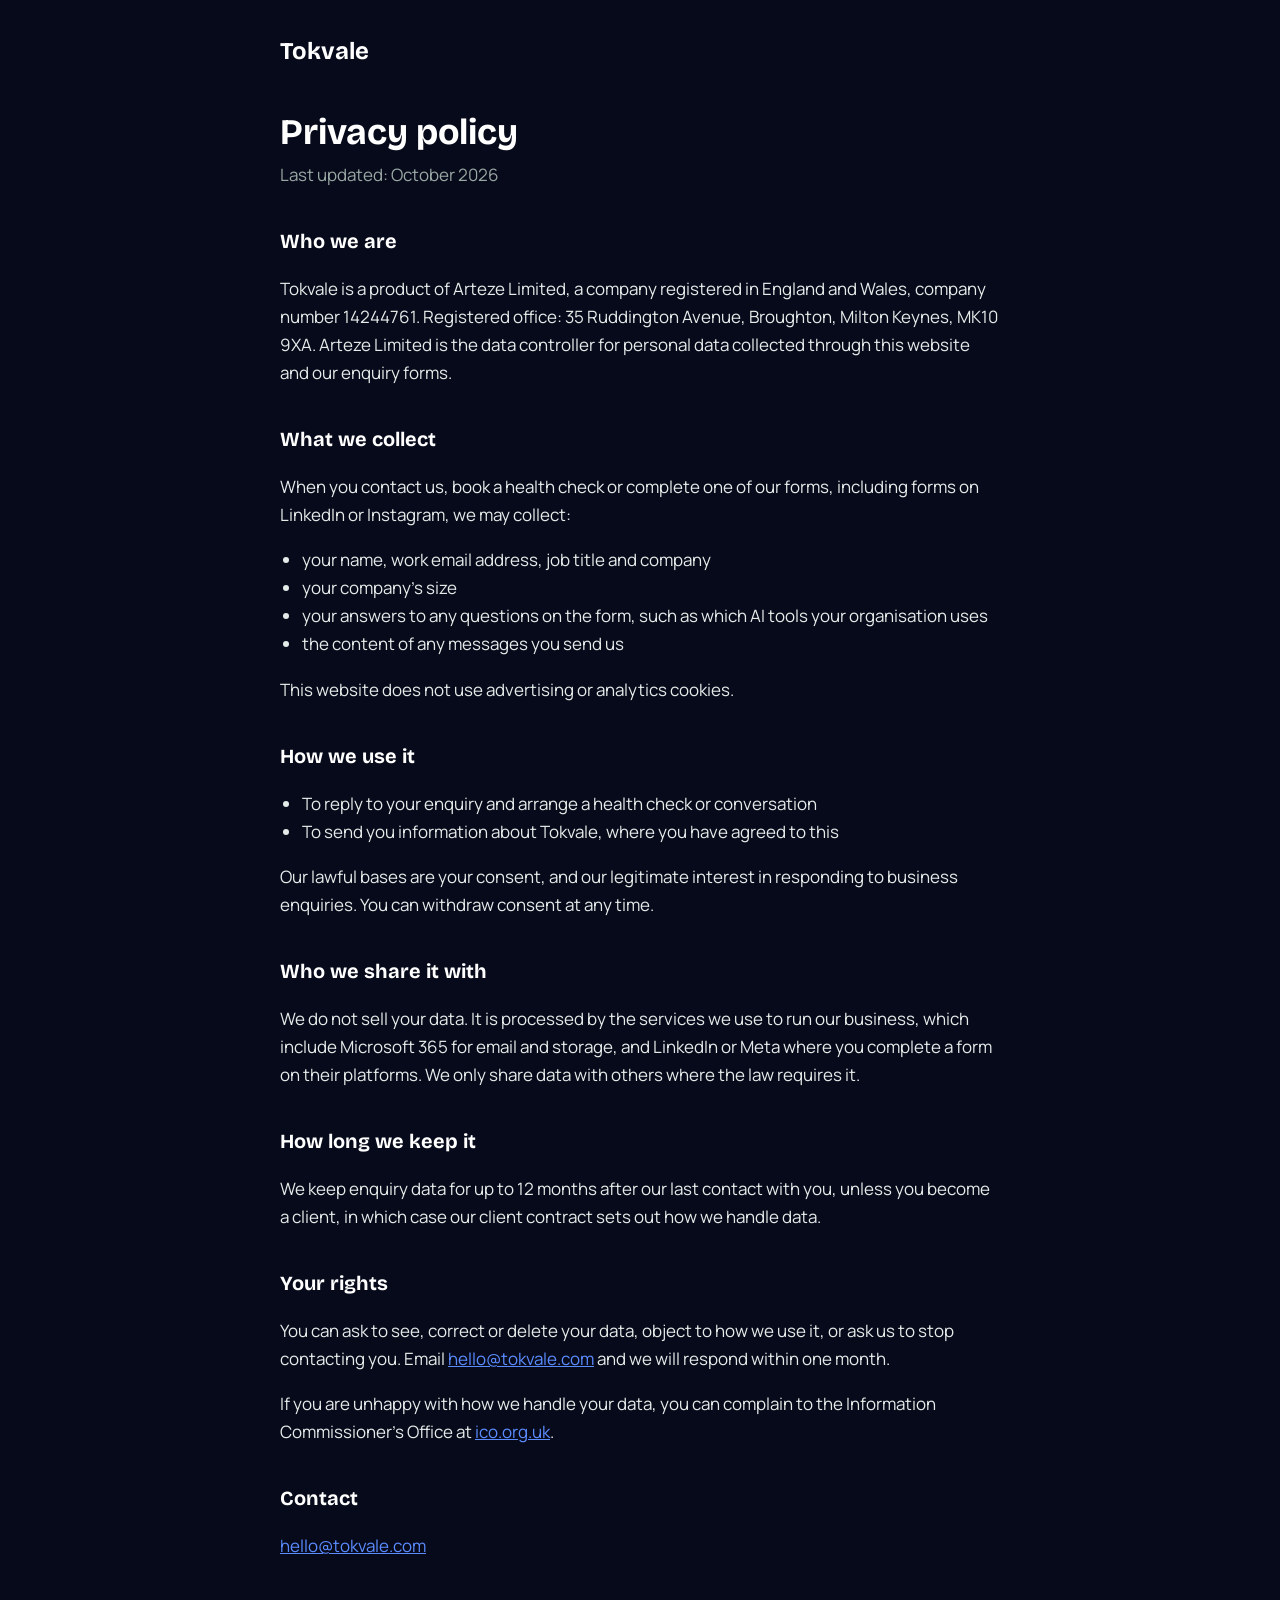
==== privacy.html @ e20de30e "Add files via upload" ====
<!DOCTYPE html>
<html lang="en-GB">
<head>
<link rel="icon" href="favicon.svg" type="image/svg+xml">
<meta charset="utf-8">
<meta name="viewport" content="width=device-width, initial-scale=1">
<title>Privacy policy — Tokvale</title>
<link rel="preconnect" href="https://fonts.googleapis.com">
<link rel="preconnect" href="https://fonts.gstatic.com" crossorigin>
<link href="https://fonts.googleapis.com/css2?family=Bricolage+Grotesque:opsz,wght@12..96,600;700&family=Manrope:wght@400;500;600&display=swap" rel="stylesheet">
<style>
  body { margin: 0; background: #070A1A; color: #E4ECEA; font-family: "Manrope", "Segoe UI", Arial, sans-serif; font-size: 17px; line-height: 1.65; }
  .wrap { max-width: 720px; margin: 0 auto; padding: 32px 24px 64px; }
  a { color: #5B8CFF; }
  a:focus-visible { outline: 3px solid #A8681C; outline-offset: 3px; }
  .brand { font-family: "Bricolage Grotesque", Arial, sans-serif; font-weight: 700; font-size: 24px; color: #FFFFFF; text-decoration: none; }
  h1 { font-family: "Bricolage Grotesque", Arial, sans-serif; color: #FFFFFF; font-size: 36px; line-height: 1.15; margin: 40px 0 8px; }
  h2 { font-family: "Bricolage Grotesque", Arial, sans-serif; color: #FFFFFF; font-size: 20px; margin: 36px 0 8px; }
  .updated { color: #9AA8A4; margin: 0 0 24px; }
  ul { padding-left: 22px; }
</style>
</head>
<body>
<div class="wrap">
  <a class="brand" href="/">Tokvale</a>

  <h1>Privacy policy</h1>
  <p class="updated">Last updated: October 2026</p>

  <h2>Who we are</h2>
  <p>Tokvale is a product of Arteze Limited, a company registered in England and Wales, company number 14244761. Registered office: 35 Ruddington Avenue, Broughton, Milton Keynes, MK10 9XA. Arteze Limited is the data controller for personal data collected through this website and our enquiry forms.</p>

  <h2>What we collect</h2>
  <p>When you contact us, book a health check or complete one of our forms, including forms on LinkedIn or Instagram, we may collect:</p>
  <ul>
    <li>your name, work email address, job title and company</li>
    <li>your company's size</li>
    <li>your answers to any questions on the form, such as which AI tools your organisation uses</li>
    <li>the content of any messages you send us</li>
  </ul>
  <p>This website does not use advertising or analytics cookies.</p>

  <h2>How we use it</h2>
  <ul>
    <li>To reply to your enquiry and arrange a health check or conversation</li>
    <li>To send you information about Tokvale, where you have agreed to this</li>
  </ul>
  <p>Our lawful bases are your consent, and our legitimate interest in responding to business enquiries. You can withdraw consent at any time.</p>

  <h2>Who we share it with</h2>
  <p>We do not sell your data. It is processed by the services we use to run our business, which include Microsoft 365 for email and storage, and LinkedIn or Meta where you complete a form on their platforms. We only share data with others where the law requires it.</p>

  <h2>How long we keep it</h2>
  <p>We keep enquiry data for up to 12 months after our last contact with you, unless you become a client, in which case our client contract sets out how we handle data.</p>

  <h2>Your rights</h2>
  <p>You can ask to see, correct or delete your data, object to how we use it, or ask us to stop contacting you. Email <a href="mailto:hello@tokvale.com">hello@tokvale.com</a> and we will respond within one month.</p>
  <p>If you are unhappy with how we handle your data, you can complain to the Information Commissioner's Office at <a href="https://ico.org.uk">ico.org.uk</a>.</p>

  <h2>Contact</h2>
  <p><a href="mailto:hello@tokvale.com">hello@tokvale.com</a></p>
</div>
</body>
</html>
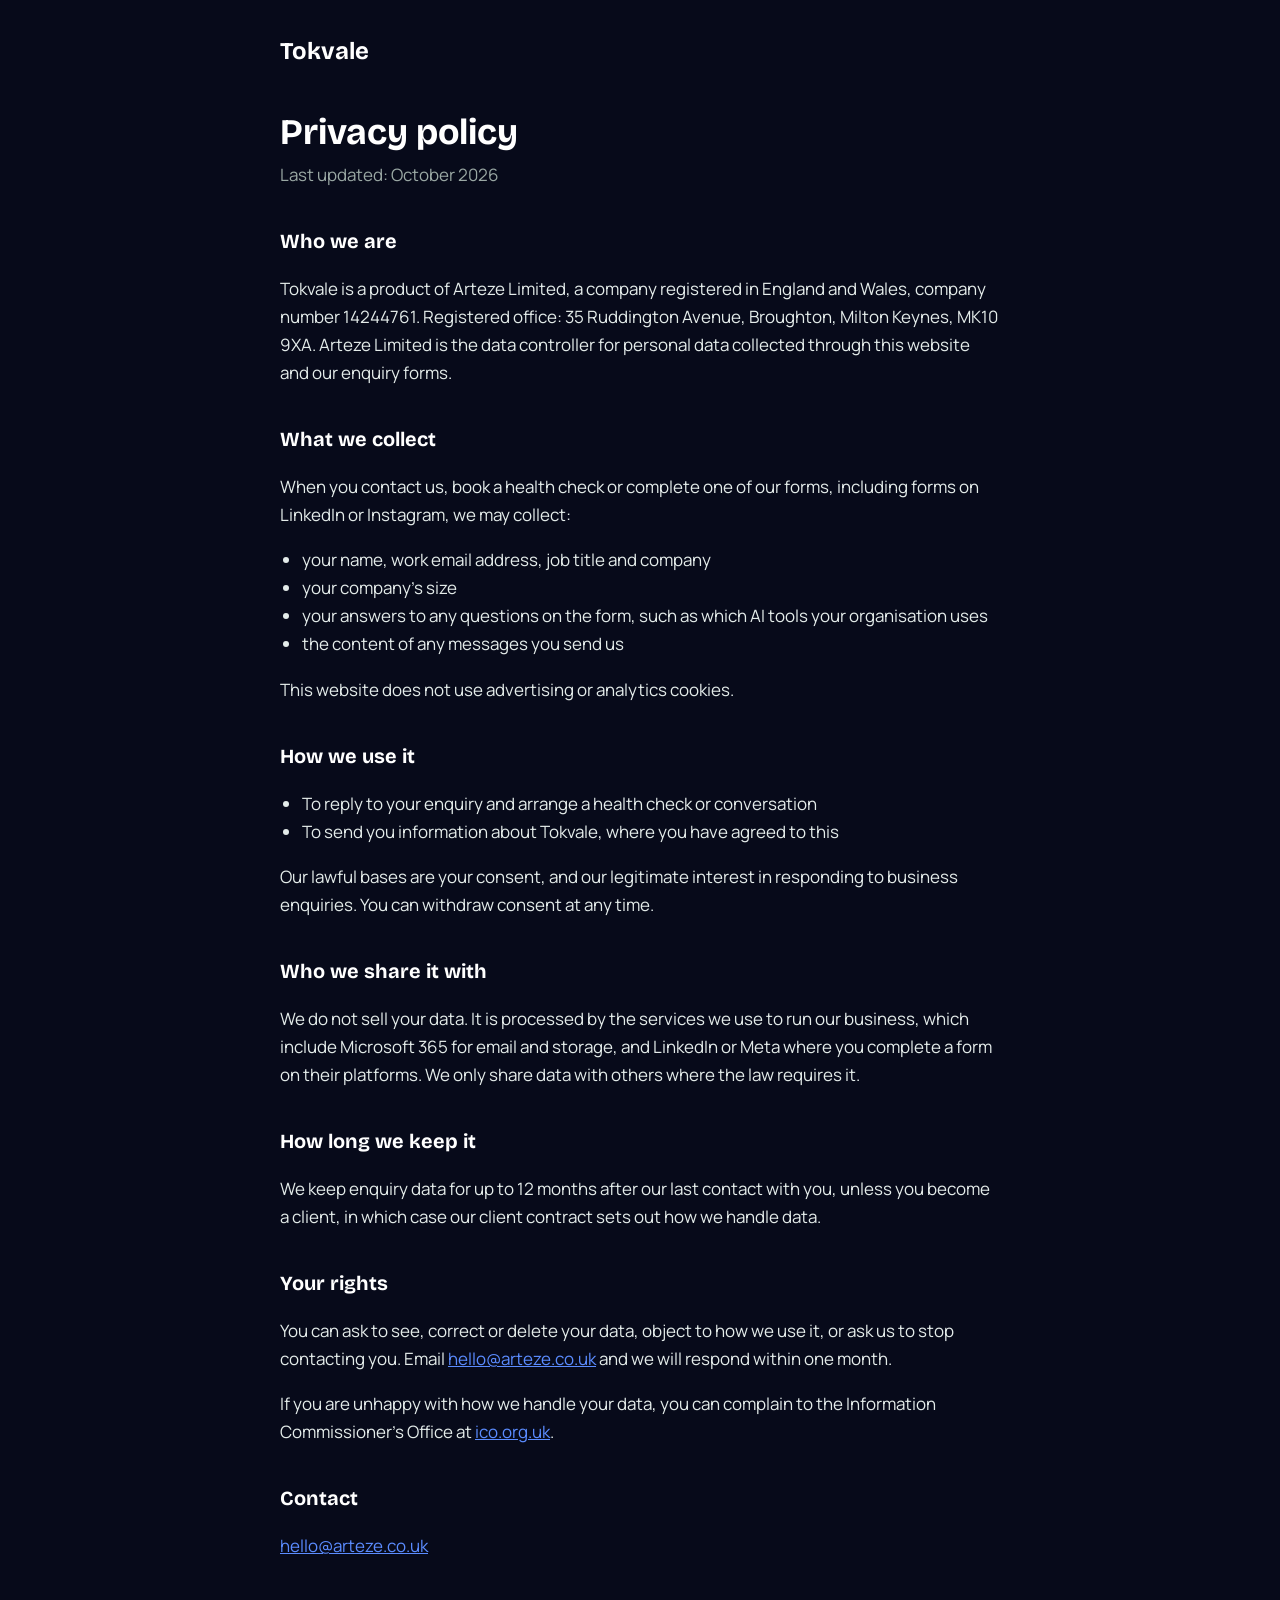
==== commit 7b1535a7: "Add files via upload" ====
--- a/privacy.html
+++ b/privacy.html
@@ -54,11 +54,11 @@
   <p>We keep enquiry data for up to 12 months after our last contact with you, unless you become a client, in which case our client contract sets out how we handle data.</p>
 
   <h2>Your rights</h2>
-  <p>You can ask to see, correct or delete your data, object to how we use it, or ask us to stop contacting you. Email <a href="mailto:hello@tokvale.com">hello@tokvale.com</a> and we will respond within one month.</p>
+  <p>You can ask to see, correct or delete your data, object to how we use it, or ask us to stop contacting you. Email <a href="mailto:hello@arteze.co.uk">hello@arteze.co.uk</a> and we will respond within one month.</p>
   <p>If you are unhappy with how we handle your data, you can complain to the Information Commissioner's Office at <a href="https://ico.org.uk">ico.org.uk</a>.</p>
 
   <h2>Contact</h2>
-  <p><a href="mailto:hello@tokvale.com">hello@tokvale.com</a></p>
+  <p><a href="mailto:hello@arteze.co.uk">hello@arteze.co.uk</a></p>
 </div>
 </body>
 </html>
